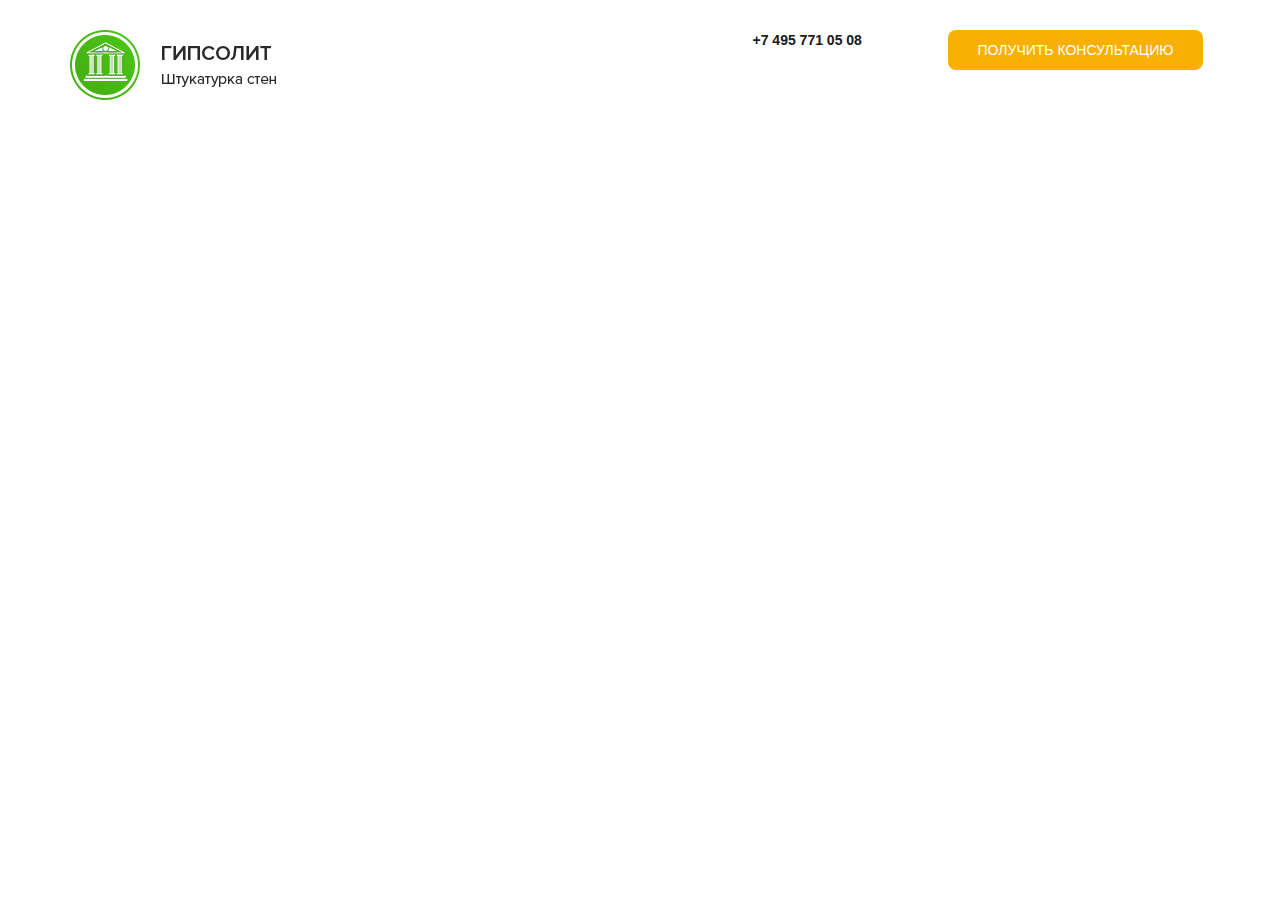
==== index.html @ 670172f0 "added phone link" ====
<!DOCTYPE html>
<html lang="en">

<head>
  <meta charset="utf-8">
  <meta http-equiv="X-UA-Compatible" content="IE=edge">
  <meta name="viewport" content="width=device-width, initial-scale=1">

  <title>Starter Template for Bootstrap</title>

  <!-- Bootstrap core CSS -->
  <link href="https://maxcdn.bootstrapcdn.com/bootstrap/3.3.6/css/bootstrap.min.css" rel="stylesheet">

  <!-- Custom styles for this template -->
  <link href="css/style.css" rel="stylesheet">
</head>

<body>

  <main>
    <div class="container">
      <div class="header">
        <div class="row">
          <div class="col-md-3">
            <div class="logo">
              <img src="/img/logo.png" alt="">
            </div>
          </div>
          <div class="col-md-offset-4 col-md-2">
            <a href="#" class="phone-link">+7 495 771 05 08</a>
          </div>
          <div class="col-md-3">
            <button class="button header-btn">получить консультацию</button>
          </div>
        </div>

      </div>
    </div>
  </main>

  <!-- Placed at the end of the document so the pages load faster -->
  <script src="https://ajax.googleapis.com/ajax/libs/jquery/1.11.3/jquery.min.js"></script>

</body>

</html>
---- css/style.css ----
/*colors*/
/*basic settings*/
html {
  font-size: 10px;
  font-family: Tahoma, 'Segoe UI', Geneva, Verdana, sans-serif;
}
.phone-link {
  display: inline-block;
  color: #1a1820;
  font-weight: 900;
}
.button {
  background-color: #fab002;
  color: #ffffff;
  padding: 1rem 3rem;
  border-radius: 8px;
  border: none;
  text-transform: uppercase;
}
/*typography*/
section {
  padding: 10rem 0px;
}
/*main*/
main {
  padding: 3rem 0px;
}
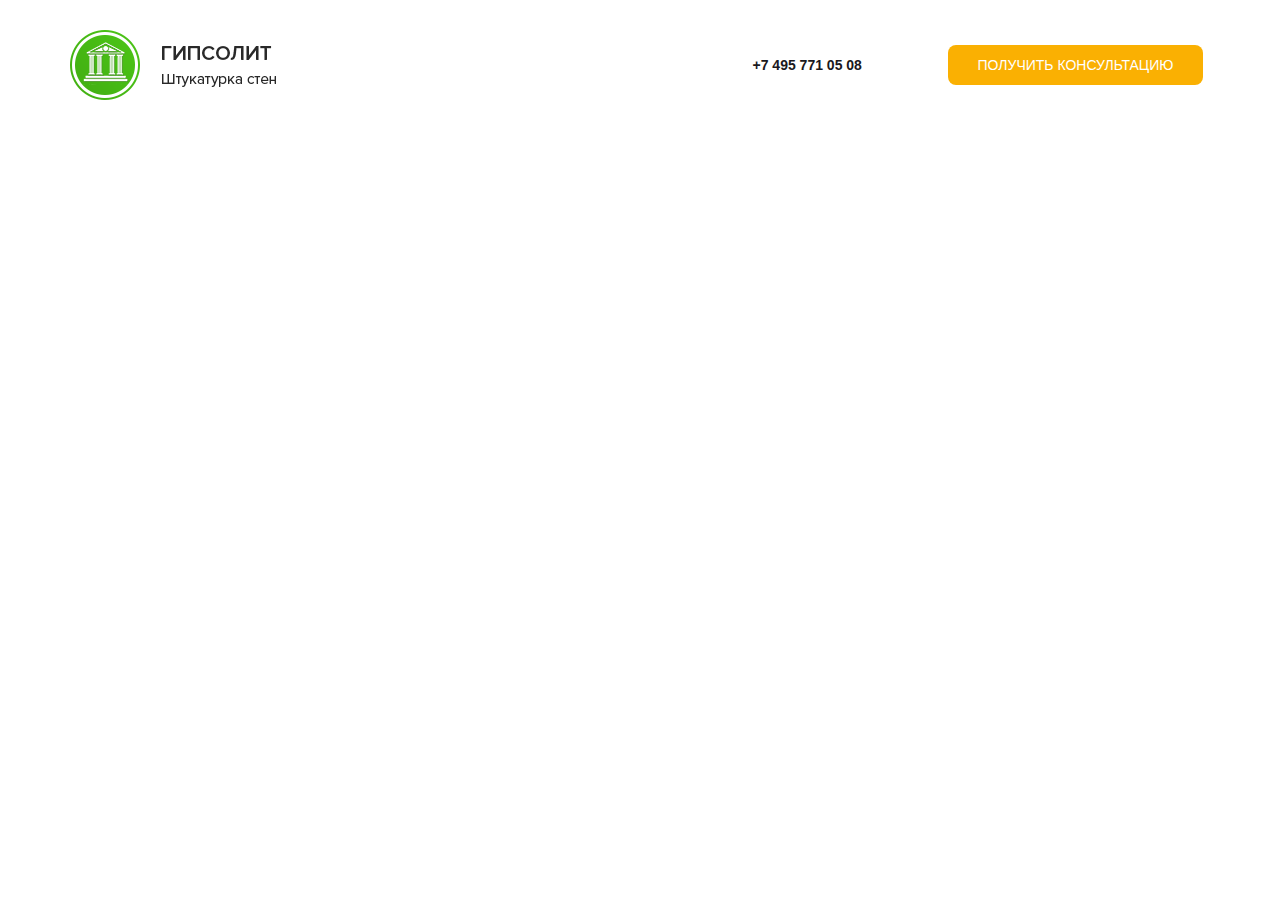
==== commit fa8a53b5: "centred button to middle" ====
--- a/index.html
+++ b/index.html
@@ -30,7 +30,11 @@
             <a href="#" class="phone-link">+7 495 771 05 08</a>
           </div>
           <div class="col-md-3">
-            <button class="button header-btn">получить консультацию</button>
+            <div class="wrap">
+              <div class="wrap__block">
+                <button class="button header-btn">получить консультацию</button>
+              </div>
+            </div>
           </div>
         </div>
 
--- a/css/style.css
+++ b/css/style.css
@@ -4,10 +4,24 @@
   font-size: 10px;
   font-family: Tahoma, 'Segoe UI', Geneva, Verdana, sans-serif;
 }
+.header {
+  height: 7rem;
+}
+.wrap {
+  display: table;
+  width: 100%;
+  height: 7rem;
+}
+.wrap__block {
+  display: table-cell;
+  vertical-align: middle;
+}
 .phone-link {
   display: inline-block;
   color: #1a1820;
   font-weight: 900;
+  height: 7rem;
+  line-height: 7rem;
 }
 .button {
   background-color: #fab002;
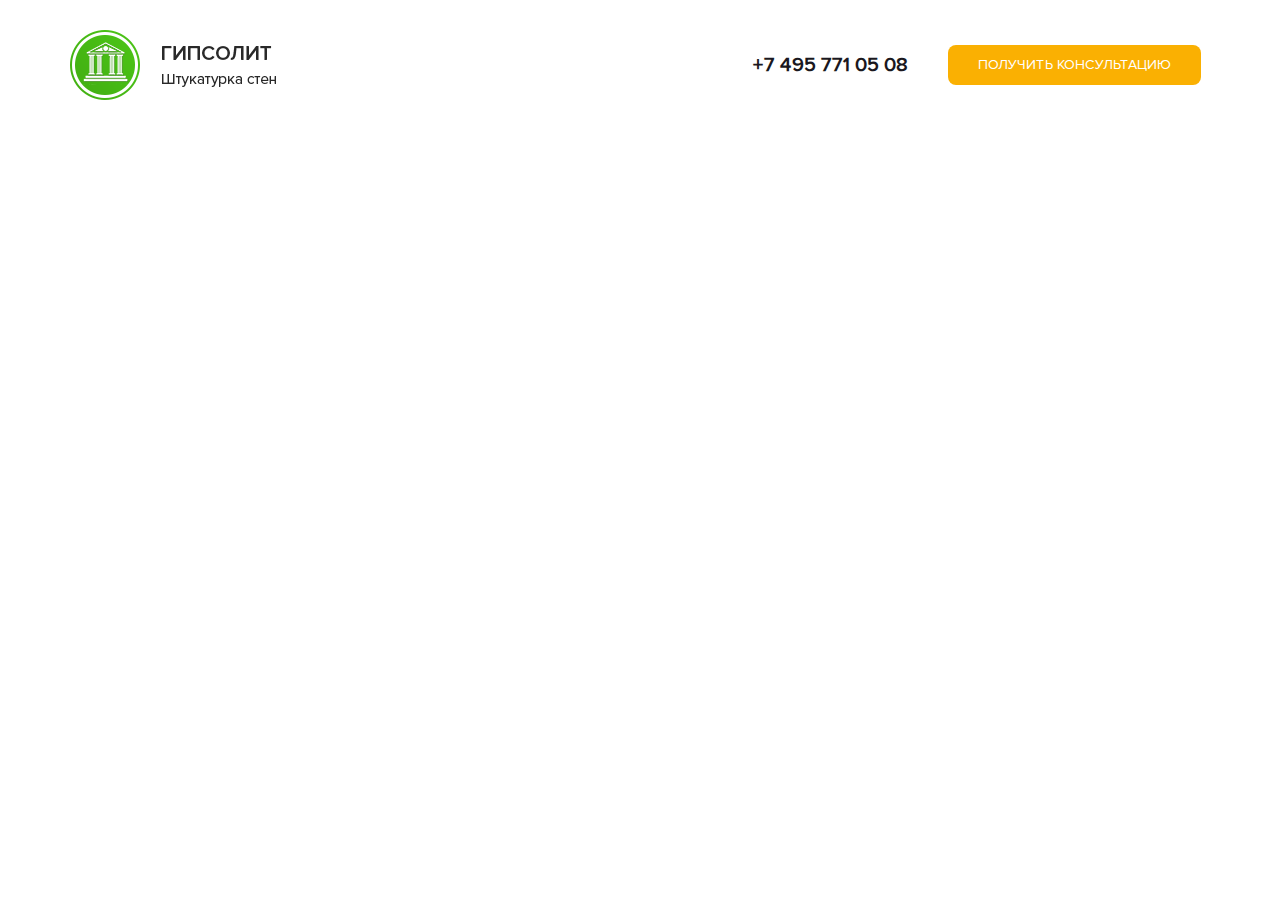
==== commit 320a8f48: "added fonts and conected" ====
--- a/index.html
+++ b/index.html
@@ -9,7 +9,7 @@
   <title>Starter Template for Bootstrap</title>
 
   <!-- Bootstrap core CSS -->
-  <link href="https://maxcdn.bootstrapcdn.com/bootstrap/3.3.6/css/bootstrap.min.css" rel="stylesheet">
+  <link rel="stylesheet" href="/css/bootstrap.css">
 
   <!-- Custom styles for this template -->
   <link href="css/style.css" rel="stylesheet">
@@ -44,7 +44,7 @@
 
   <!-- Placed at the end of the document so the pages load faster -->
   <script src="https://ajax.googleapis.com/ajax/libs/jquery/1.11.3/jquery.min.js"></script>
-
+  <script src="/js/bootstrap.js"></script>
 </body>
 
 </html>
--- a/css/style.css
+++ b/css/style.css
@@ -1,8 +1,28 @@
+@font-face {
+  font-family: 'Proxima-Nova--bold';
+  src: url('../fonts/ProximaNova-Bold.eot');
+  src: url('../fonts/ProximaNova-Bold.eot?#iefix') format('embedded-opentype'), url('../fonts/ProximaNova-Bold.woff2') format('woff2'), url('../fonts/ProximaNova-Bold.woff') format('woff'), url('../fonts/ProximaNova-Bold.ttf') format('truetype'), url('../fonts/ProximaNova-Bold.svg#ProximaNova-Bold') format('svg');
+  font-weight: bold;
+  font-style: normal;
+}
+@font-face {
+  font-family: 'Proxima-Nova--Rg';
+  src: url('../fonts/ProximaNova-Regular.eot');
+  src: url('../fonts/ProximaNova-Regular.eot?#iefix') format('embedded-opentype'), url('../fonts/ProximaNova-Regular.woff2') format('woff2'), url('../fonts/ProximaNova-Regular.woff') format('woff'), url('../fonts/ProximaNova-Regular.ttf') format('truetype'), url('../fonts/ProximaNova-Regular.svg#ProximaNova-Regular') format('svg');
+  font-weight: normal;
+  font-style: normal;
+}
+.bold {
+  font-family: 'Proxima-Nova--bold';
+}
 /*colors*/
 /*basic settings*/
 html {
   font-size: 10px;
   font-family: Tahoma, 'Segoe UI', Geneva, Verdana, sans-serif;
+}
+body {
+  font-family: 'Proxima-Nova--Rg';
 }
 .header {
   height: 7rem;
@@ -21,6 +41,7 @@
   color: #1a1820;
   font-weight: 900;
   height: 7rem;
+  font-size: 2rem;
   line-height: 7rem;
 }
 .button {
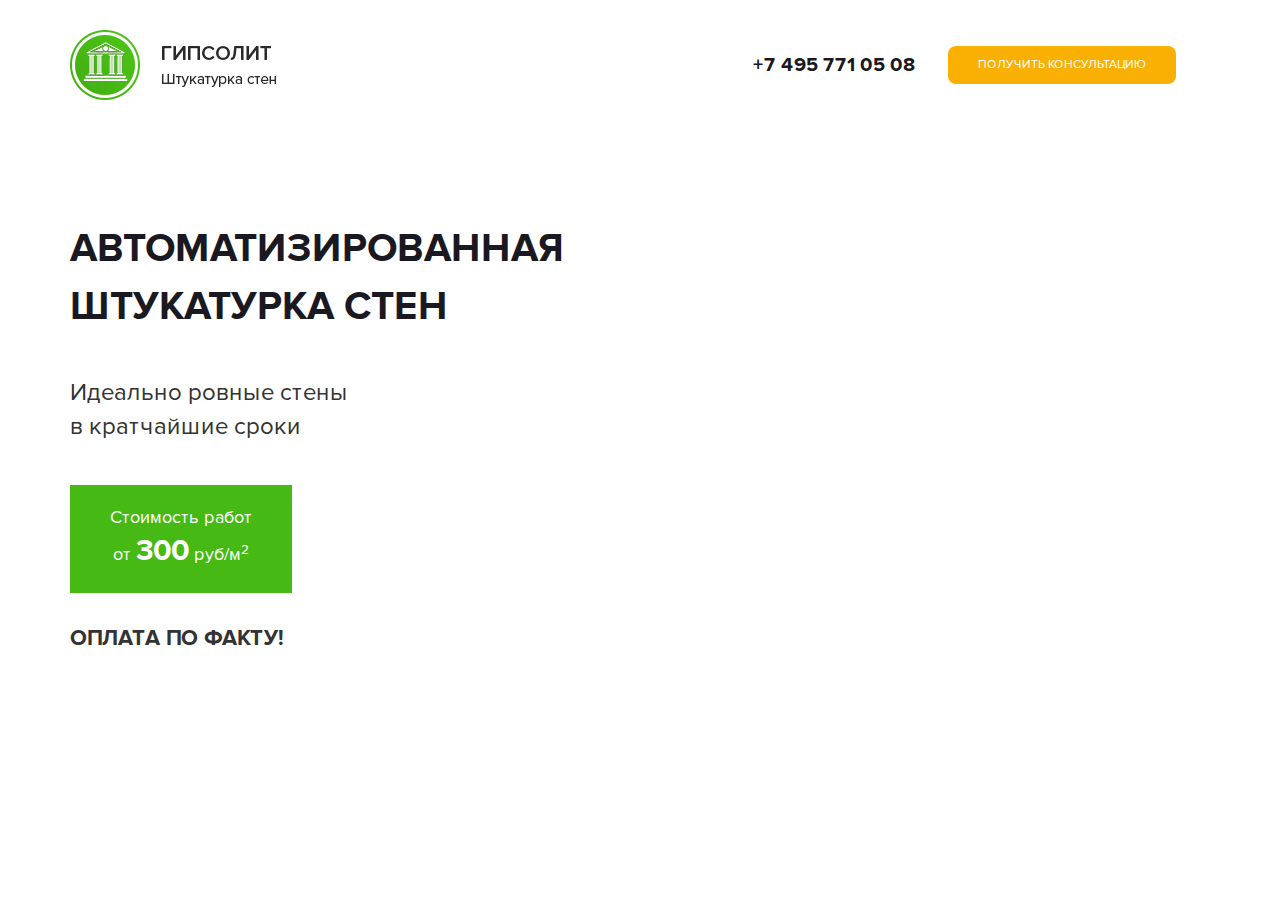
==== commit 007be991: "added and styled heading part 1 of main content" ====
--- a/index.html
+++ b/index.html
@@ -17,7 +17,7 @@
 
 <body>
 
-  <main>
+  <main class="main">
     <div class="container">
       <div class="header">
         <div class="row">
@@ -37,7 +37,26 @@
             </div>
           </div>
         </div>
+      </div>
 
+      <div class="main-content">
+        <div class="row">
+          <div class="col-md-6">
+            <div class="main-title">
+              <h1>Автоматизированная штукатурка стен</h1>
+              <p class="main-subtitle">Идеально ровные стены <br>в кратчайшие сроки</p>
+              <span>
+                Стоимость работ <br>
+                от <strong>300</strong> руб/м<sup>2</sup>
+              </span>
+              <strong class="main-trigger">Оплата по факту!</strong>
+            </div>
+          </div>
+          <div class="col-md-4 col-md-offset-2">
+            
+
+          </div>
+        </div>
       </div>
     </div>
   </main>
--- a/css/style.css
+++ b/css/style.css
@@ -39,7 +39,7 @@
 .phone-link {
   display: inline-block;
   color: #1a1820;
-  font-weight: 900;
+  font-family: 'Proxima-Nova--bold';
   height: 7rem;
   font-size: 2rem;
   line-height: 7rem;
@@ -48,6 +48,7 @@
   background-color: #fab002;
   color: #ffffff;
   padding: 1rem 3rem;
+  font-size: 1.2rem;
   border-radius: 8px;
   border: none;
   text-transform: uppercase;
@@ -57,6 +58,40 @@
   padding: 10rem 0px;
 }
 /*main*/
-main {
+.main {
   padding: 3rem 0px;
 }
+.main-content {
+  margin-top: 10rem;
+}
+.main-content h1 {
+  margin-bottom: 4rem;
+  font-family: 'Proxima-Nova--bold';
+  font-size: 4rem;
+  text-transform: uppercase;
+  line-height: 1.45;
+  color: #1a1820;
+}
+.main-subtitle {
+  font-size: 2.4rem;
+  margin-bottom: 4rem;
+}
+.main span {
+  display: inline-block;
+  padding: 2rem 4rem;
+  background-color: #46b914;
+  font-size: 1.8rem;
+  text-align: center;
+  color: #ffffff;
+}
+.main span strong {
+  font-size: 3rem;
+  font-family: 'Proxima-Nova--bold';
+}
+.main-trigger {
+  font-size: 2.2rem;
+  font-family: 'Proxima-Nova--bold';
+  display: block;
+  text-transform: uppercase;
+  margin-top: 3rem;
+}
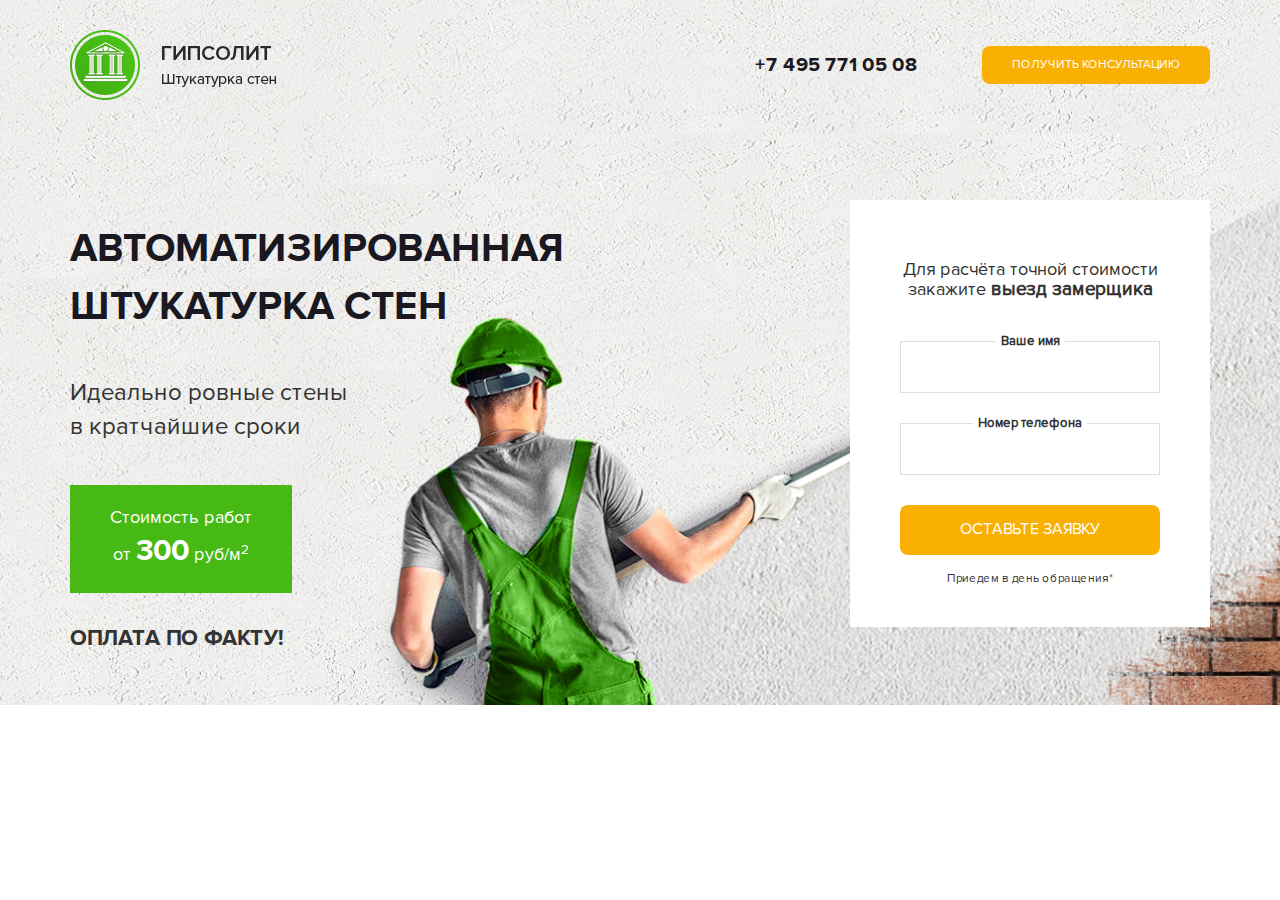
==== commit 50a3ac8d: "finished practic2" ====
--- a/index.html
+++ b/index.html
@@ -27,7 +27,9 @@
             </div>
           </div>
           <div class="col-md-offset-4 col-md-2">
-            <a href="#" class="phone-link">+7 495 771 05 08</a>
+            <div class="phone-block">
+              <a href="#" class="phone-link">+7 495 771 05 08</a>
+            </div>
           </div>
           <div class="col-md-3">
             <div class="wrap">
@@ -53,8 +55,17 @@
             </div>
           </div>
           <div class="col-md-4 col-md-offset-2">
-            
-
+            <div class="main-form">
+              <h2 class="main-form-header">Для расчёта точной стоимости <br>закажите <strong>выезд замерщика</strong></h2>
+              <form action="#">
+                <label for="#">Ваше имя</label>
+                <input class="main-form-input" type="text" name="" value="">
+                <label for="#">Номер телефона</label>
+                <input class="main-form-input" type="text" name="" value="">
+                <button class="main-form-btn button" type="submit">Оставьте заявку</button>
+                <small>Приедем в день обращения*</small>
+              </form>
+            </div>
           </div>
         </div>
       </div>
--- a/css/style.css
+++ b/css/style.css
@@ -35,6 +35,10 @@
 .wrap__block {
   display: table-cell;
   vertical-align: middle;
+  text-align: right;
+}
+.phone-block {
+  text-align: right;
 }
 .phone-link {
   display: inline-block;
@@ -59,7 +63,9 @@
 }
 /*main*/
 .main {
-  padding: 3rem 0px;
+  padding: 3rem 0px 5rem;
+  background: #ffffff url(/img/bg-header.jpg) center center no-repeat;
+  background-size: cover;
 }
 .main-content {
   margin-top: 10rem;
@@ -95,3 +101,41 @@
   text-transform: uppercase;
   margin-top: 3rem;
 }
+.main-form {
+  padding: 4rem 5rem;
+  background-color: #ffffff;
+  text-align: center;
+}
+.main-form-header {
+  font-size: 1.8rem;
+  margin-bottom: 4rem;
+}
+.main-form-header strong {
+  font-size: 1.9rem;
+}
+.main-form-input {
+  display: block;
+  width: 100%;
+  border: 1px solid #dddddd;
+  padding: 1.5rem;
+  margin-bottom: 3rem;
+}
+.main-form label {
+  display: block;
+  background-color: #ffffff;
+  padding: 0.5rem;
+  position: absolute;
+  left: 50%;
+  -webkit-transform: translateX(-50%) translateY(-50%);
+          transform: translateX(-50%) translateY(-50%);
+  font-size: 1.3rem;
+}
+.main-form-btn {
+  height: 5rem;
+  width: 100%;
+  font-size: 1.6rem;
+}
+.main-form small {
+  display: block;
+  margin-top: 1.5rem;
+}
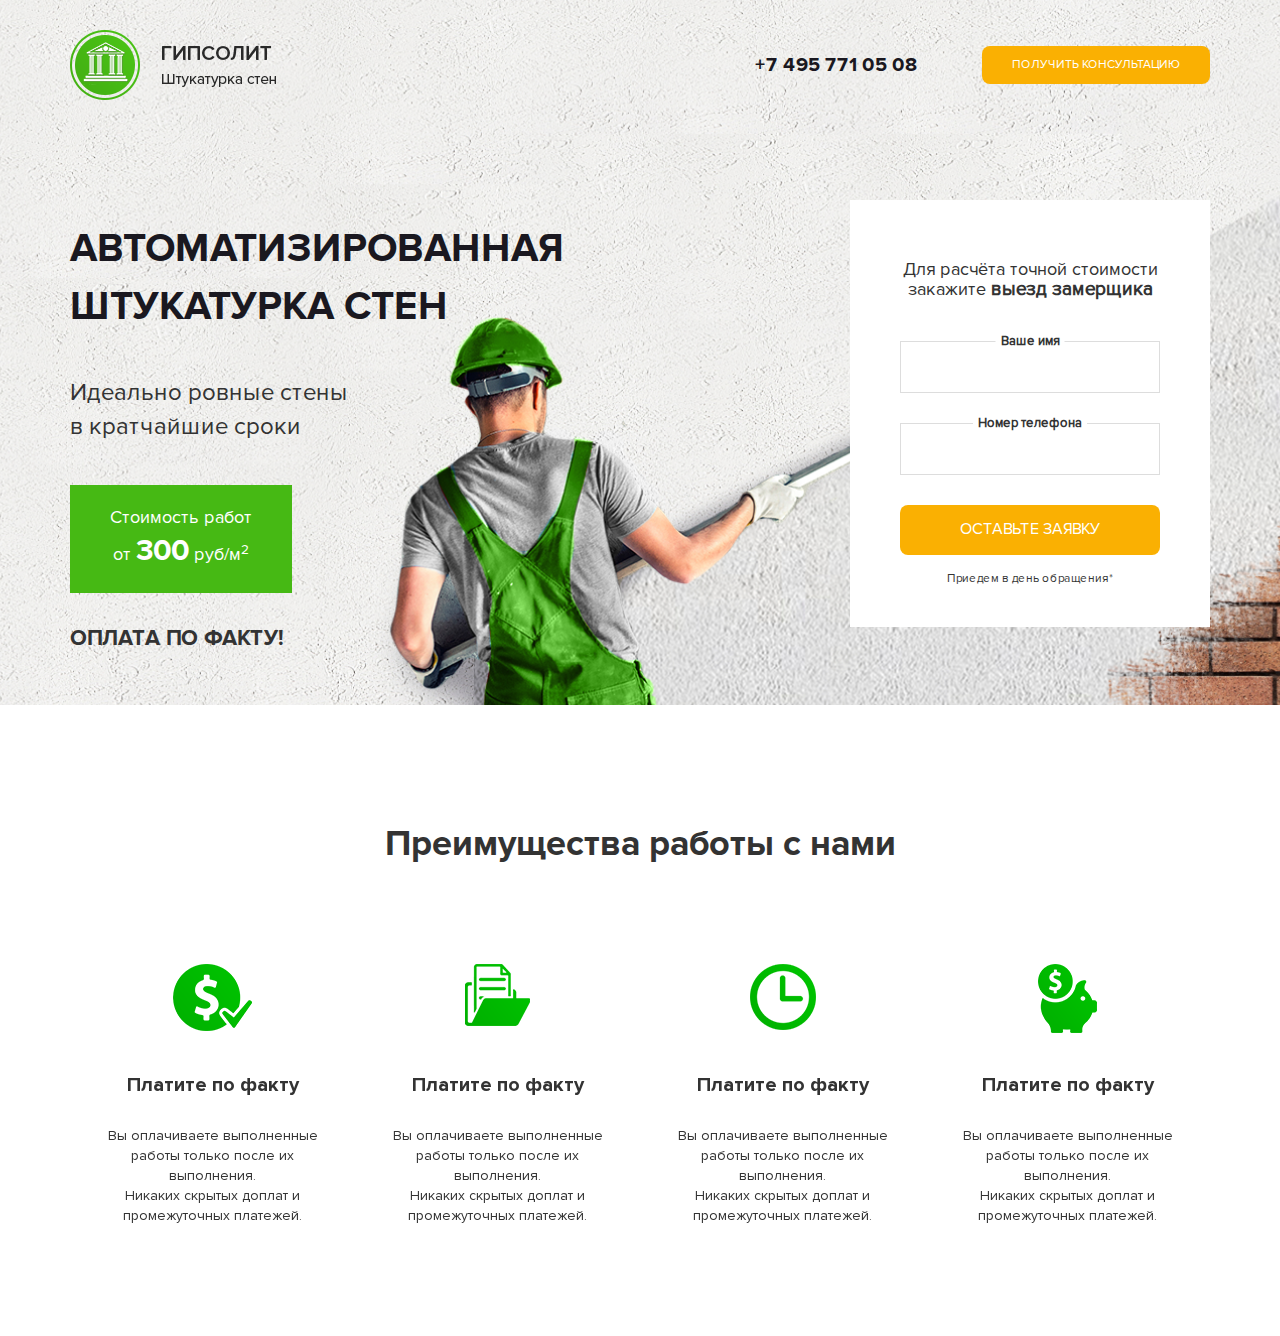
==== commit c5aae2ac: "finished of slider" ====
--- a/index.html
+++ b/index.html
@@ -21,17 +21,17 @@
     <div class="container">
       <div class="header">
         <div class="row">
-          <div class="col-md-3">
+          <div class="col-md-3 col-sm-3 col-xs-12">
             <div class="logo">
               <img src="/img/logo.png" alt="">
             </div>
           </div>
-          <div class="col-md-offset-4 col-md-2">
+          <div class="col-lg-offset-4 col-lg-2 col-md-4 col-md-offset-2 col-sm-4 col-sm-offset-0 col-xs-12">
             <div class="phone-block">
               <a href="#" class="phone-link">+7 495 771 05 08</a>
             </div>
           </div>
-          <div class="col-md-3">
+          <div class="col-md-3 col-sm-4 col-xs-12">
             <div class="wrap">
               <div class="wrap__block">
                 <button class="button header-btn">получить консультацию</button>
@@ -43,7 +43,7 @@
 
       <div class="main-content">
         <div class="row">
-          <div class="col-md-6">
+          <div class="col-md-6 col-sm-12">
             <div class="main-title">
               <h1>Автоматизированная штукатурка стен</h1>
               <p class="main-subtitle">Идеально ровные стены <br>в кратчайшие сроки</p>
@@ -54,7 +54,7 @@
               <strong class="main-trigger">Оплата по факту!</strong>
             </div>
           </div>
-          <div class="col-md-4 col-md-offset-2">
+          <div class="col-lg-4 col-lg-offset-2 col-md-5 col-md-offset-1 col-sm-8 col-sm-offset-2">
             <div class="main-form">
               <h2 class="main-form-header">Для расчёта точной стоимости <br>закажите <strong>выезд замерщика</strong></h2>
               <form action="#">
@@ -71,10 +71,95 @@
       </div>
     </div>
   </main>
+  <!-- slider x-->
+  <section class="features">
+    <div class="container">
+      <h2 class="section-header">
+        Преимущества работы с нами
+      </h2>
+      <div class="features-slider">
+        <div class="features-block">
+          <div class="features-img">
+            <picture>
+              <source srcset="img/features/coin.svg" type="image/">
+              <img src="img/features/coin.png" alt="">
+            </picture>
+          </div>
+          <h3>Платите по факту</h3>
+          <p>Вы оплачиваете выполненные <br>работы только после их выполнения. <br>Никаких скрытых доплат и промежуточных платежей.</p>
+        </div>
+        <div class="features-block">
+          <div class="features-img">
+            <picture>
+              <source srcset="img/features/folder.svg" type="image/">
+              <img src="img/features/folder.png" alt="">
+            </picture>
+          </div>
+          <h3>Платите по факту</h3>
+          <p>Вы оплачиваете выполненные <br>работы только после их выполнения. <br>Никаких скрытых доплат и промежуточных платежей.</p>
+        </div>
+        <div class="features-block">
+          <div class="features-img">
+            <picture>
+              <source srcset="img/features/clock.svg" type="image/">
+              <img src="img/features/clock.png" alt="">
+            </picture>
+          </div>
+          <h3>Платите по факту</h3>
+          <p>Вы оплачиваете выполненные <br>работы только после их выполнения. <br>Никаких скрытых доплат и промежуточных платежей.</p>
+        </div>
+        <div class="features-block">
+          <div class="features-img">
+            <picture>
+              <source srcset="img/features/piggy-bank.svg" type="image/">
+              <img src="img/features/piggy-bank.png" alt="">
+            </picture>
+          </div>
+          <h3>Платите по факту</h3>
+          <p>Вы оплачиваете выполненные <br>работы только после их выполнения. <br>Никаких скрытых доплат и промежуточных платежей.</p>
+        </div>
+      </div>
+    </div>
+  </section>
 
   <!-- Placed at the end of the document so the pages load faster -->
   <script src="https://ajax.googleapis.com/ajax/libs/jquery/1.11.3/jquery.min.js"></script>
   <script src="/js/bootstrap.js"></script>
+
+  <!-- fisierele  css pentru slider -->
+  <link rel="stylesheet" type="text/css" href="slick/slick.css" />
+  <!-- // Add the new slick-theme.css if you want the default styling -->
+  <link rel="stylesheet" type="text/css" href="slick/slick-theme.css" />
+  <!-- js file for slider -->
+  <script type="text/javascript" src="slick/slick.min.js"></script>
+  <script>
+    $(document).ready(function() {
+          $('.features-slider').slick({
+              infinite: true,
+              slidesToShow: 4,
+              slidesToScroll: 1,
+              responsive: [
+
+                {
+                  breakpoint: 991,
+                  settings: {
+                    slidesToShow: 2,
+                    prevArrow: '<button class="prev arrow"></button>',
+                    nextArrow: '<button class="next arrow"></button>',
+                    slidesToScroll: 2
+                  }
+                },
+                {
+                  breakpoint: 767,
+                  settings: {
+                    slidesToShow: 1,
+                    slidesToScroll: 1
+                  }
+                }
+              ]
+              });
+          });
+  </script>
 </body>
 
 </html>
--- a/css/style.css
+++ b/css/style.css
@@ -1,19 +1,16 @@
 @font-face {
   font-family: 'Proxima-Nova--bold';
-  src: url('../fonts/ProximaNova-Bold.eot');
-  src: url('../fonts/ProximaNova-Bold.eot?#iefix') format('embedded-opentype'), url('../fonts/ProximaNova-Bold.woff2') format('woff2'), url('../fonts/ProximaNova-Bold.woff') format('woff'), url('../fonts/ProximaNova-Bold.ttf') format('truetype'), url('../fonts/ProximaNova-Bold.svg#ProximaNova-Bold') format('svg');
+  src: url("../fonts/ProximaNova-Bold.eot");
+  src: url("../fonts/ProximaNova-Bold.eot?#iefix") format('embedded-opentype'), url("../fonts/ProximaNova-Bold.woff2") format('woff2'), url("../fonts/ProximaNova-Bold.woff") format('woff'), url("../fonts/ProximaNova-Bold.ttf") format('truetype'), url("../fonts/ProximaNova-Bold.svg#ProximaNova-Bold") format('svg');
   font-weight: bold;
   font-style: normal;
 }
 @font-face {
   font-family: 'Proxima-Nova--Rg';
-  src: url('../fonts/ProximaNova-Regular.eot');
-  src: url('../fonts/ProximaNova-Regular.eot?#iefix') format('embedded-opentype'), url('../fonts/ProximaNova-Regular.woff2') format('woff2'), url('../fonts/ProximaNova-Regular.woff') format('woff'), url('../fonts/ProximaNova-Regular.ttf') format('truetype'), url('../fonts/ProximaNova-Regular.svg#ProximaNova-Regular') format('svg');
+  src: url("../fonts/ProximaNova-Regular.eot");
+  src: url("../fonts/ProximaNova-Regular.eot?#iefix") format('embedded-opentype'), url("../fonts/ProximaNova-Regular.woff2") format('woff2'), url("../fonts/ProximaNova-Regular.woff") format('woff'), url("../fonts/ProximaNova-Regular.ttf") format('truetype'), url("../fonts/ProximaNova-Regular.svg#ProximaNova-Regular") format('svg');
   font-weight: normal;
   font-style: normal;
-}
-.bold {
-  font-family: 'Proxima-Nova--bold';
 }
 /*colors*/
 /*basic settings*/
@@ -47,6 +44,14 @@
   height: 7rem;
   font-size: 2rem;
   line-height: 7rem;
+}
+a:hover {
+  text-decoration: none;
+}
+a:focus,
+button:focus,
+input:focus {
+  outline: none;
 }
 .button {
   background-color: #fab002;
@@ -56,15 +61,21 @@
   border-radius: 8px;
   border: none;
   text-transform: uppercase;
+  -webkit-transition: all 0.2s;
+  transition: all 0.2s;
+}
+.button:hover {
+  cursor: pointer;
+  background-color: #e19e02;
 }
 /*typography*/
 section {
-  padding: 10rem 0px;
+  padding: 10rem 0;
 }
 /*main*/
 .main {
-  padding: 3rem 0px 5rem;
-  background: #ffffff url(/img/bg-header.jpg) center center no-repeat;
+  padding: 3rem 0 5rem;
+  background: #ffffff url("/img/bg-header.jpg") center center no-repeat;
   background-size: cover;
 }
 .main-content {
@@ -139,3 +150,76 @@
   display: block;
   margin-top: 1.5rem;
 }
+.section-header {
+  text-align: center;
+  margin: 2rem 0 10rem;
+  font-family: 'Proxima-Nova--bold';
+  font-size: 3.6rem;
+}
+.features-block {
+  text-align: center;
+}
+.features h3 {
+  font-family: 'Proxima-Nova--bold';
+  font-size: 2rem;
+  margin-bottom: 3rem;
+}
+.features p {
+  display: inline-block;
+  width: 80%;
+  font-size: 1.4rem;
+}
+.features-img {
+  height: 8rem;
+  margin-bottom: 3rem;
+}
+.features-img img {
+  display: block;
+  margin: 0 auto;
+}
+.slick-active {
+  outline: none;
+}
+.arrow {
+  top: 50%;
+  -webkit-transform: translateY(-50%);
+          transform: translateY(-50%);
+  position: absolute;
+  z-index: 99;
+  width: 2rem;
+  height: 2rem;
+  border: none;
+}
+.prev {
+  left: 0;
+  background: url("../img/left-arrow.svg") center no-repeat;
+  background-size: 70%;
+}
+.next {
+  right: 0;
+  background: url("../img/right-arrow.svg") center no-repeat;
+  background-size: 70%;
+}
+@media (max-width: 991px) {
+  .phone-block {
+    text-align: center;
+  }
+  .main-content {
+    margin-top: 3rem;
+  }
+  .main-title {
+    text-align: center;
+    padding-bottom: 3rem;
+  }
+}
+@media (max-width: 767px) {
+  .main {
+    background-position: top left;
+  }
+  .header {
+    text-align: center;
+  }
+  .wrap__block {
+    text-align: center;
+  }
+}
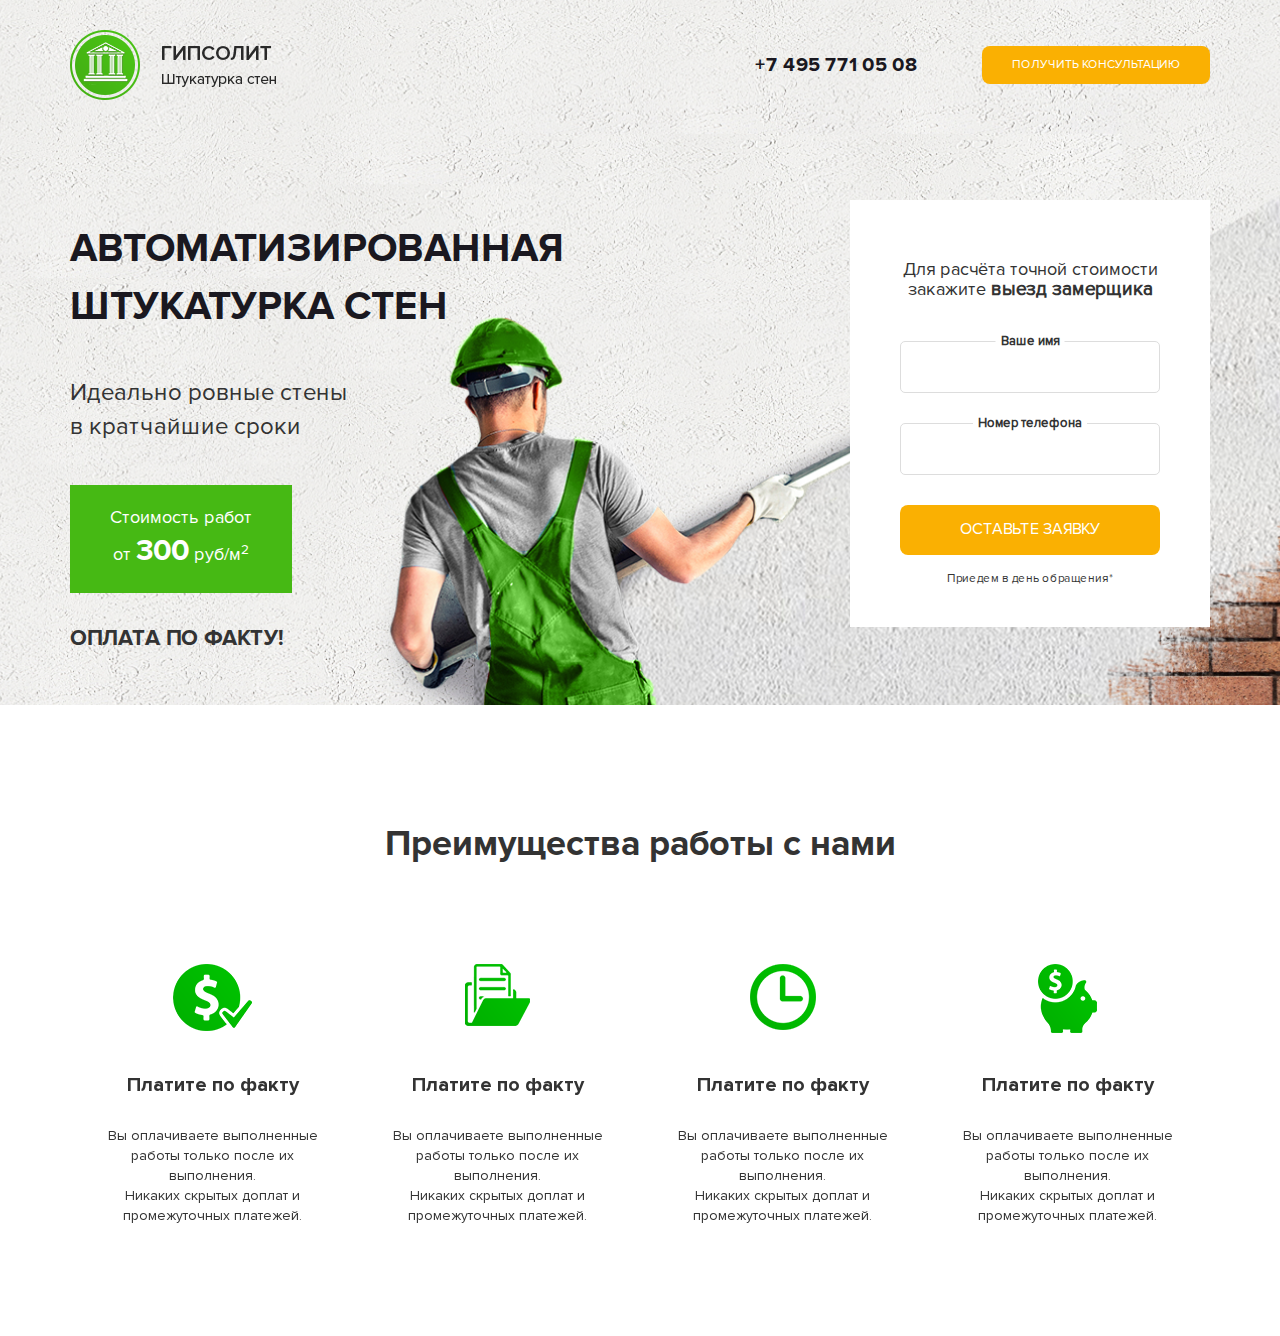
==== commit 8ecdd42a: "added modal windows custom" ====
--- a/index.html
+++ b/index.html
@@ -34,7 +34,7 @@
           <div class="col-md-3 col-sm-4 col-xs-12">
             <div class="wrap">
               <div class="wrap__block">
-                <button class="button header-btn">получить консультацию</button>
+                <button class="button header-btn popup-btn">получить консультацию</button>
               </div>
             </div>
           </div>
@@ -122,6 +122,29 @@
     </div>
   </section>
 
+<!-- modal window -->
+<div class="popup">
+  <div class="popup-dialog">
+    <div class="popup-content">
+      <button class="popup-close">&times;</button>
+      <h4 class="popup-header">zainteresovalo ?</h4>
+      <p>ostavite svoi kontaktnie danie dlya sviazi</p>
+      <div class="main-form  popup--form">
+        <form action="#">
+          <label for="#">Ваше имя</label>
+          <input class="main-form-input" type="text" name="" value="">
+          <label for="#">Номер телефона</label>
+          <input class="main-form-input" type="text" name="" value="">
+          <label for="#">soobshenia</label>
+          <textarea class="main-form-input"  rows="5" ></textarea>
+          <button class="main-form-btn button " type="submit">Оставьте заявку</button>
+        </form>
+      </div>
+    </div>
+  </div>
+</div>
+
+
   <!-- Placed at the end of the document so the pages load faster -->
   <script src="https://ajax.googleapis.com/ajax/libs/jquery/1.11.3/jquery.min.js"></script>
   <script src="/js/bootstrap.js"></script>
@@ -134,6 +157,14 @@
   <script type="text/javascript" src="slick/slick.min.js"></script>
   <script>
     $(document).ready(function() {
+          $('.popup-btn').on('click', function(event){
+            event.preventDefault();
+            $('.popup').fadeIn();
+          });
+          $('.popup-close').on('click', function(event){
+            event.preventDefault();
+            $('.popup').fadeOut();
+          });
           $('.features-slider').slick({
               infinite: true,
               slidesToShow: 4,
@@ -153,6 +184,8 @@
                   breakpoint: 767,
                   settings: {
                     slidesToShow: 1,
+                    prevArrow: '<button class="prev arrow"></button>',
+                    nextArrow: '<button class="next arrow"></button>',
                     slidesToScroll: 1
                   }
                 }
--- a/css/style.css
+++ b/css/style.css
@@ -50,7 +50,8 @@
 }
 a:focus,
 button:focus,
-input:focus {
+input:focus,
+textarea:focus {
   outline: none;
 }
 .button {
@@ -128,6 +129,7 @@
   display: block;
   width: 100%;
   border: 1px solid #dddddd;
+  border-radius: 5px;
   padding: 1.5rem;
   margin-bottom: 3rem;
 }
@@ -200,6 +202,48 @@
   background: url("../img/right-arrow.svg") center no-repeat;
   background-size: 70%;
 }
+.popup {
+  display: none;
+  position: fixed;
+  left: 0;
+  top: 0;
+  bottom: 0;
+  right: 0;
+  width: 100%;
+  height: 100%;
+  z-index: 9;
+  background-color: rgba(0, 0, 0, 0.5);
+}
+.popup-content {
+  position: fixed;
+  left: 50%;
+  top: 10%;
+  background-color: #ffffff;
+  -webkit-transform: translateX(-50%);
+          transform: translateX(-50%);
+  padding: 4rem 6rem;
+}
+.popup--form {
+  padding: 0;
+  margin-top: 3rem;
+}
+.popup-close {
+  position: absolute;
+  top: -1.5rem;
+  right: -2rem;
+  width: 2rem;
+  text-align: center;
+  border: none;
+  background-color: transparent;
+  font-size: 3rem;
+  color: #ffffff;
+}
+.popup-content {
+  text-align: center;
+}
+.popup-header {
+  font-family: 'Proxima-Nova--bold';
+}
 @media (max-width: 991px) {
   .phone-block {
     text-align: center;
